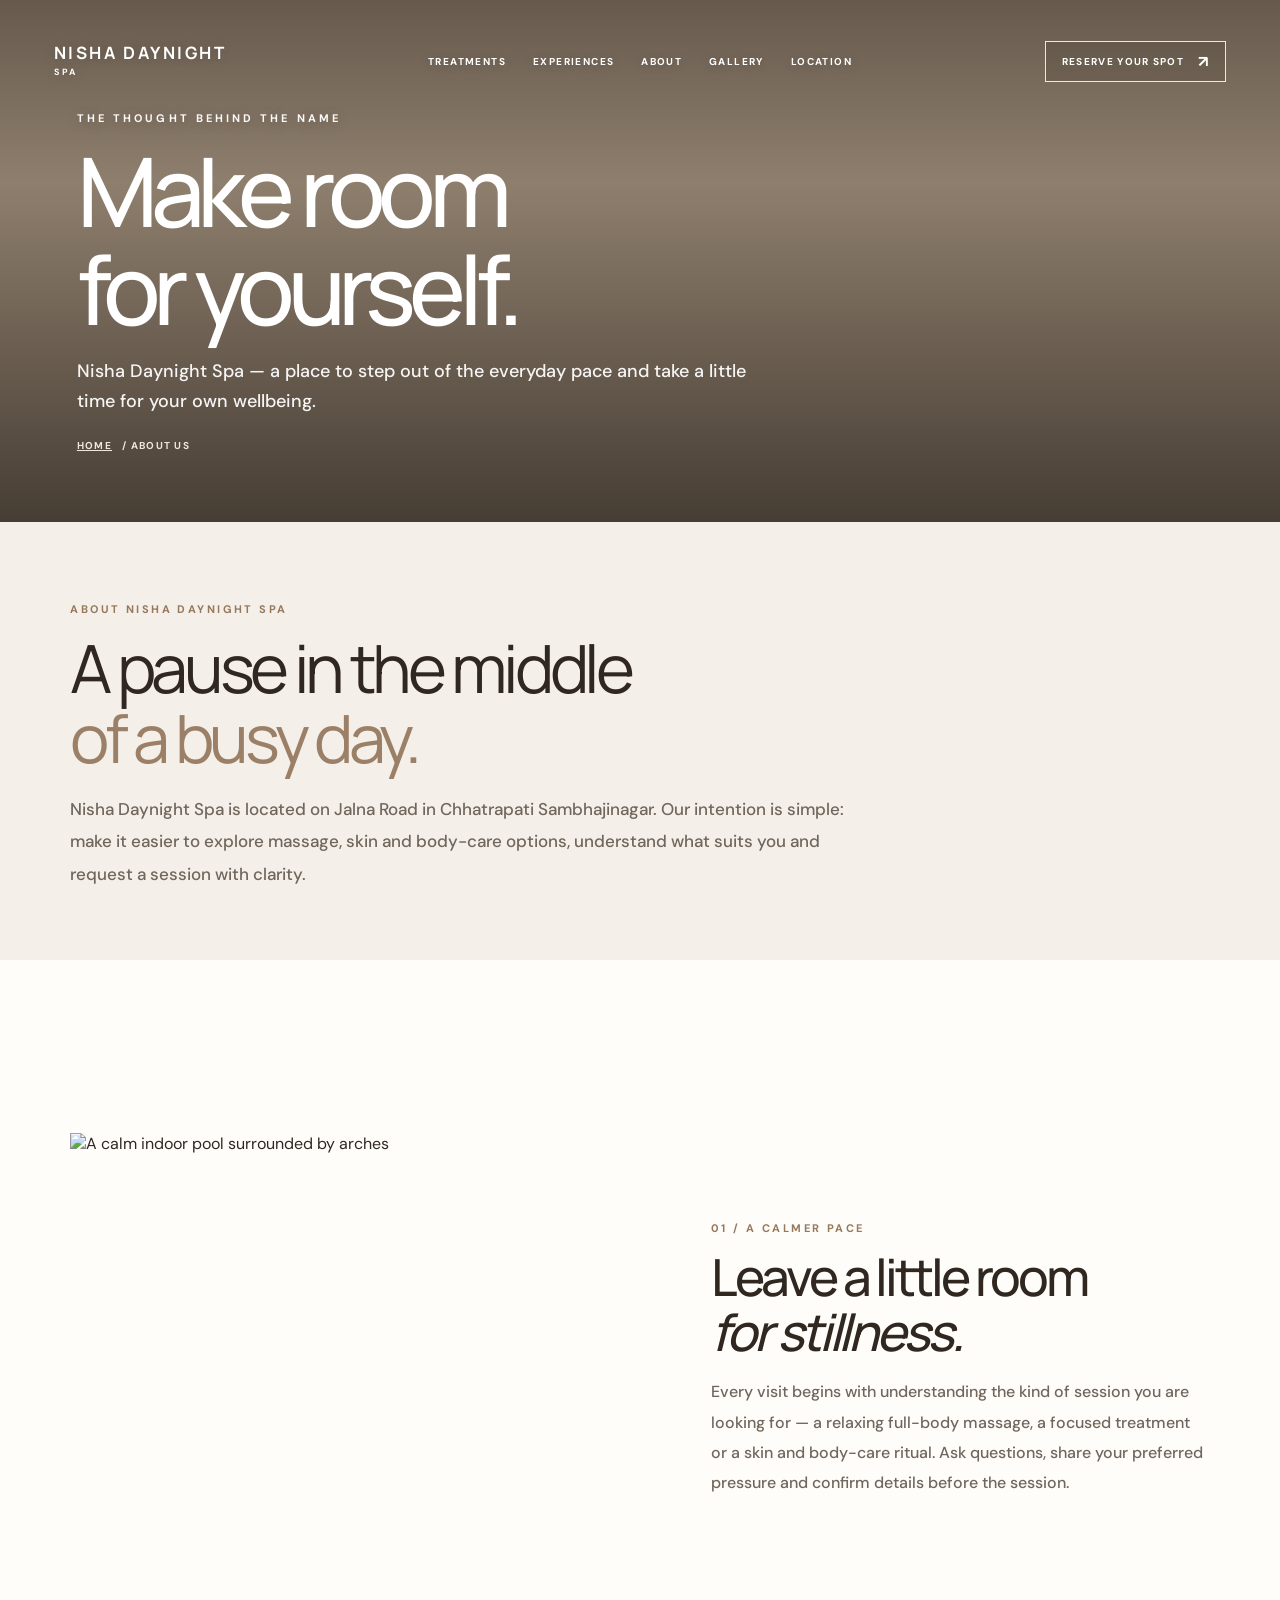
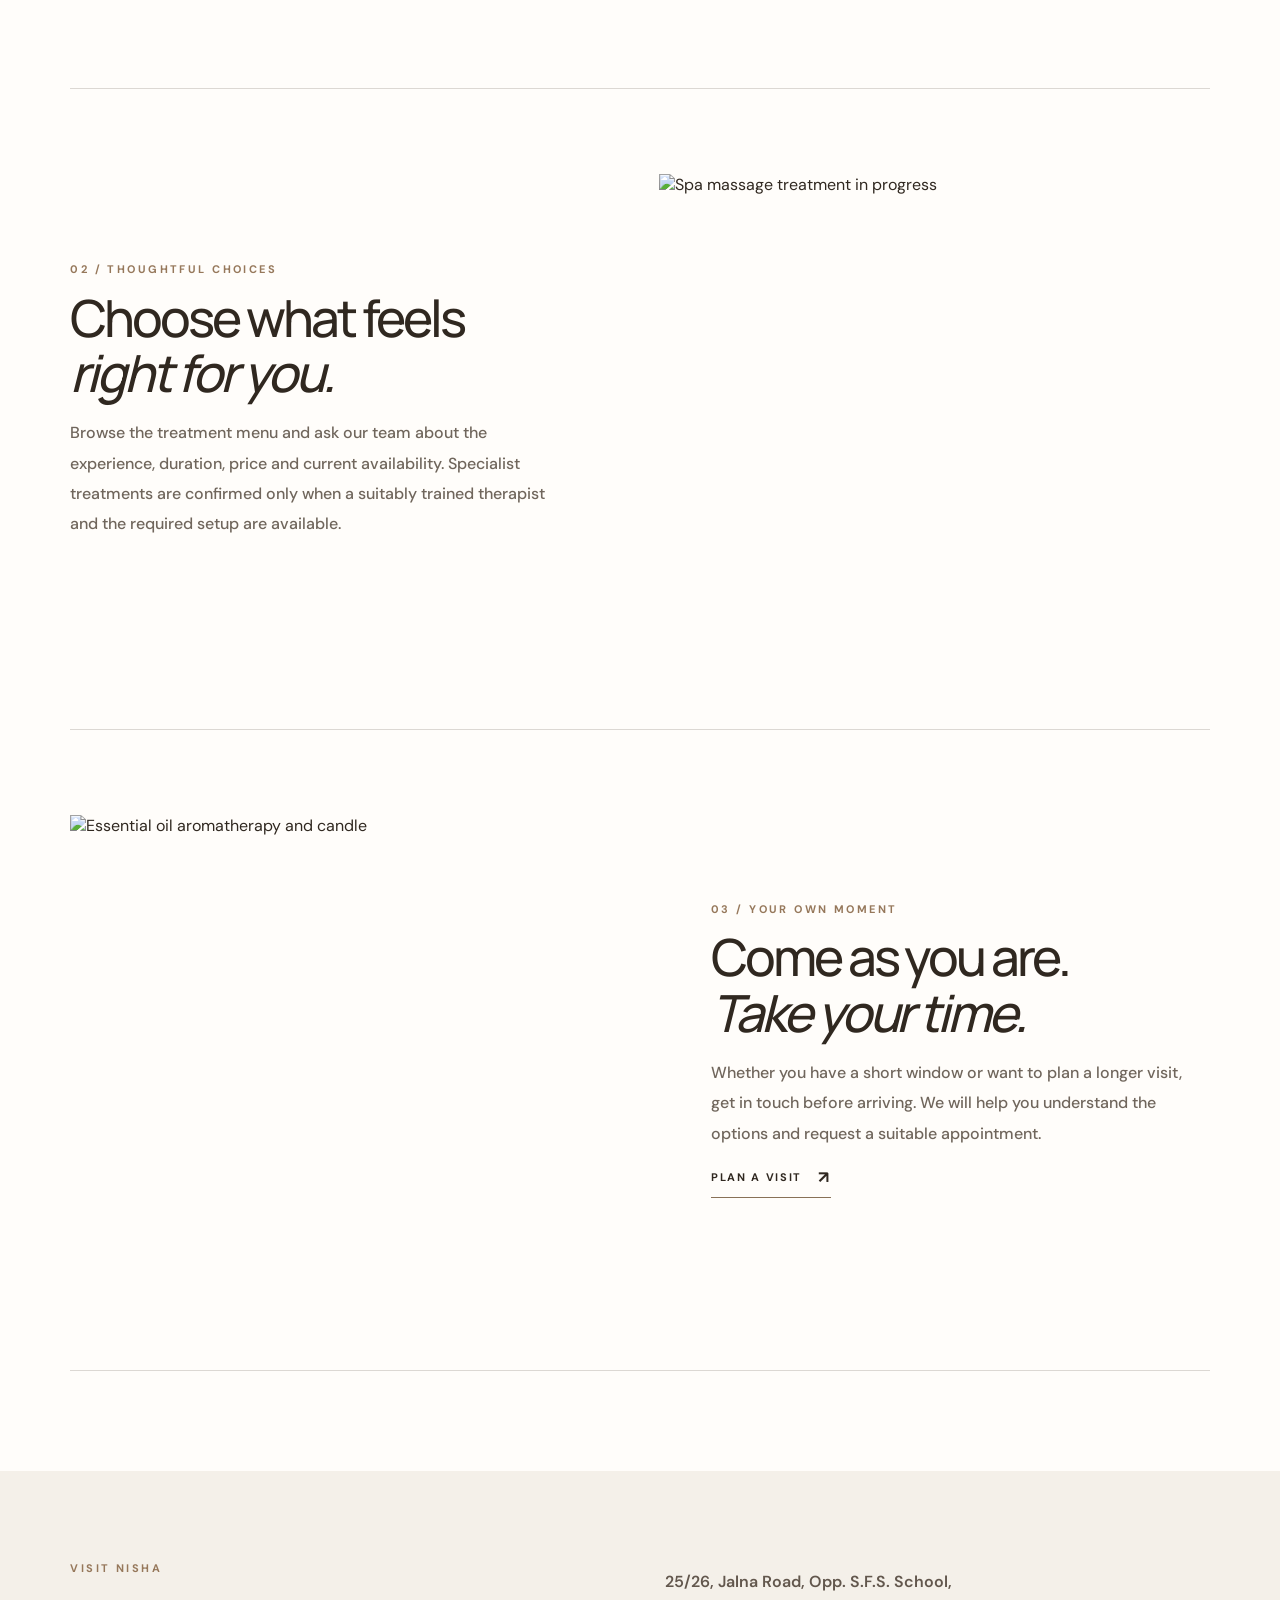
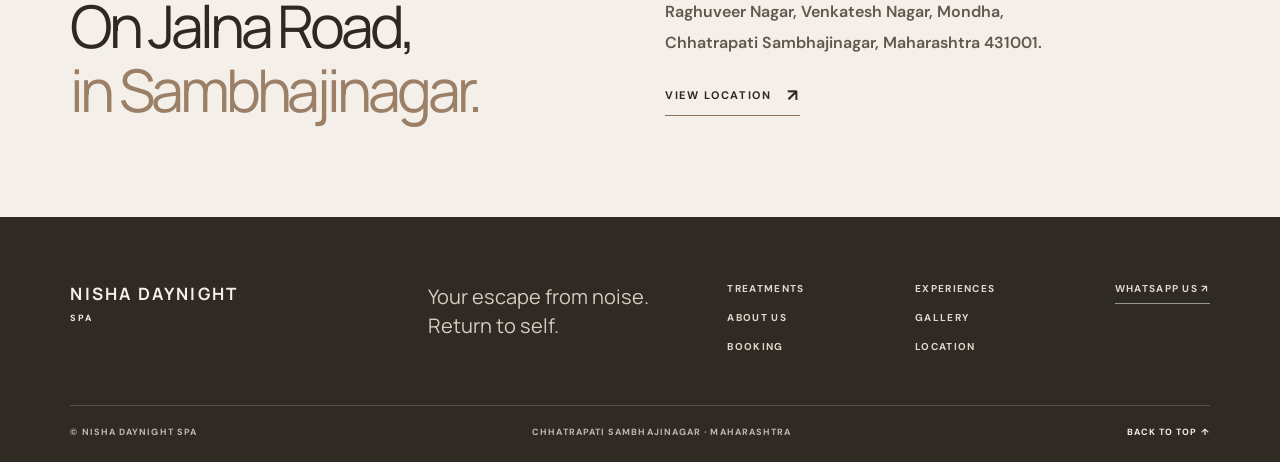
==== about.html @ 2913ae12 "Add Nisha Daynight Spa about page" ====
<!doctype html><html lang="en"><head><meta charset="utf-8"><meta name="viewport" content="width=device-width,initial-scale=1,viewport-fit=cover"><meta name="theme-color" content="#f4f0e9"><meta name="description" content="Learn about Nisha Daynight Spa, a calm wellness space on Jalna Road in Chhatrapati Sambhajinagar."><meta property="og:title" content="About Nisha Daynight Spa | Nisha Daynight Spa"><meta property="og:description" content="Learn about Nisha Daynight Spa, a calm wellness space on Jalna Road in Chhatrapati Sambhajinagar."><meta property="og:image" content="https://images.pexels.com/photos/11774389/pexels-photo-11774389.jpeg?auto=compress&cs=tinysrgb&w=1600"><title>About Nisha Daynight Spa | Nisha Daynight Spa</title><link rel="preconnect" href="https://fonts.googleapis.com"><link rel="preconnect" href="https://fonts.gstatic.com" crossorigin><link href="https://fonts.googleapis.com/css2?family=DM+Sans:wght@400;500;600;700&family=Manrope:wght@300;400;500;600;700&display=swap" rel="stylesheet"><link rel="icon" type="image/svg+xml" href="/assets/favicon.svg"><link rel="stylesheet" href="/styles.css"></head><body id="top"><main>
<section class="inner-hero" style="--hero-image:url('https://images.pexels.com/photos/11774389/pexels-photo-11774389.jpeg?auto=compress&cs=tinysrgb&w=1600')">
<header class="site-header"><a class="wordmark" href="/index.html" aria-label="Nisha Daynight Spa home"><span class="wordmark-main">NISHA DAYNIGHT</span><span class="wordmark-sub">SPA</span></a>
<nav class="desktop-nav" aria-label="Main navigation"><a href="/treatments.html">TREATMENTS</a><a href="/experiences.html">EXPERIENCES</a><a href="/about.html">ABOUT</a><a href="/gallery.html">GALLERY</a><a href="/location.html">LOCATION</a></nav>
<a class="reserve-link" href="/booking.html"><span>RESERVE YOUR SPOT</span><span class="reserve-arrow">↗</span></a><button class="menu-toggle" type="button" aria-label="Open menu" aria-expanded="false" aria-controls="mobile-menu"><span></span><span></span></button></header>
<nav class="mobile-menu" id="mobile-menu" hidden aria-label="Mobile navigation"><p>EXPLORE NISHA</p><a href="/treatments.html">TREATMENTS</a><a href="/experiences.html">EXPERIENCES</a><a href="/about.html">ABOUT</a><a href="/gallery.html">GALLERY</a><a href="/location.html">LOCATION</a><a class="mobile-menu-cta" href="/booking.html">RESERVE YOUR SPOT ↗</a></nav><div class="inner-hero-copy"><p class="eyebrow">THE THOUGHT BEHIND THE NAME</p><h1>Make room<br>for yourself.</h1><p class="subhead">Nisha Daynight Spa — a place to step out of the everyday pace and take a little time for your own wellbeing.</p><div class="breadcrumb"><a href="/index.html">HOME</a> / ABOUT US</div></div></section>
<section class="page-intro section-wrap"><div class="section-kicker">ABOUT NISHA DAYNIGHT SPA</div><h2 class="content-title">A pause in the middle<br><em>of a busy day.</em></h2><p>Nisha Daynight Spa is located on Jalna Road in Chhatrapati Sambhajinagar. Our intention is simple: make it easier to explore massage, skin and body-care options, understand what suits you and request a session with clarity.</p></section>
<section class="inner-content section-wrap">
<div class="image-feature"><div class="image-feature-photo"><img src="https://images.pexels.com/photos/12739423/pexels-photo-12739423.jpeg?auto=compress&cs=tinysrgb&w=1600" alt="A calm indoor pool surrounded by arches" loading="lazy"></div><div class="image-feature-copy"><div class="section-kicker">01 / A CALMER PACE</div><h2>Leave a little room<br><em>for stillness.</em></h2><p>Every visit begins with understanding the kind of session you are looking for — a relaxing full-body massage, a focused treatment or a skin and body-care ritual. Ask questions, share your preferred pressure and confirm details before the session.</p></div></div>
<div class="image-feature"><div class="image-feature-photo"><img src="https://images.pexels.com/photos/19641820/pexels-photo-19641820.jpeg?auto=compress&cs=tinysrgb&w=1600" alt="Spa massage treatment in progress" loading="lazy"></div><div class="image-feature-copy"><div class="section-kicker">02 / THOUGHTFUL CHOICES</div><h2>Choose what feels<br><em>right for you.</em></h2><p>Browse the treatment menu and ask our team about the experience, duration, price and current availability. Specialist treatments are confirmed only when a suitably trained therapist and the required setup are available.</p></div></div>
<div class="image-feature"><div class="image-feature-photo"><img src="https://images.pexels.com/photos/7795827/pexels-photo-7795827.jpeg?auto=compress&cs=tinysrgb&w=1600" alt="Essential oil aromatherapy and candle" loading="lazy"></div><div class="image-feature-copy"><div class="section-kicker">03 / YOUR OWN MOMENT</div><h2>Come as you are.<br><em>Take your time.</em></h2><p>Whether you have a short window or want to plan a longer visit, get in touch before arriving. We will help you understand the options and request a suitable appointment.</p><a class="text-link" href="/booking.html">PLAN A VISIT <span>↗</span></a></div></div>
</section>
<section class="home-contact-strip section-wrap"><div><div class="section-kicker">VISIT NISHA</div><h2>On Jalna Road,<br><em>in Sambhajinagar.</em></h2></div><div class="home-address"><p>25/26, Jalna Road, Opp. S.F.S. School,<br>Raghuveer Nagar, Venkatesh Nagar, Mondha,<br>Chhatrapati Sambhajinagar, Maharashtra 431001.</p><a class="text-link" href="/location.html">VIEW LOCATION <span>↗</span></a></div></section>
<footer class="site-footer"><div class="footer-top"><a class="footer-wordmark" href="/index.html">NISHA DAYNIGHT <span>SPA</span></a><p>Your escape from noise.<br>Return to self.</p><div class="footer-links"><a href="/treatments.html">TREATMENTS</a><a href="/experiences.html">EXPERIENCES</a><a href="/about.html">ABOUT US</a><a href="/gallery.html">GALLERY</a><a href="/booking.html">BOOKING</a><a href="/location.html">LOCATION</a></div><a class="footer-book" href="https://wa.me/917349048239?text=Hello%20Nisha%20Daynight%20Spa%2C%20I%20would%20like%20to%20enquire%20about%20an%20appointment." target="_blank" rel="noopener">WHATSAPP US ↗</a></div><div class="footer-bottom"><span>© <span class="year"></span> NISHA DAYNIGHT SPA</span><span>CHHATRAPATI SAMBHAJINAGAR · MAHARASHTRA</span><a href="#top">BACK TO TOP ↑</a></div></footer></main><script src="/script.js"></script></body></html>
---- styles.css ----
:root{
  --paper:#f4f0e9;--paper2:#e9e1d6;--white:#fffdf9;--ink:#302820;--muted:#71675d;
  --gold:#9a7d61;--line:rgba(62,48,35,.18);--serif:"Manrope",sans-serif;--sans:"DM Sans",sans-serif;
  --content:1320px;
}
*{box-sizing:border-box}
html{scroll-behavior:smooth}
body{margin:0;min-width:320px;background:var(--white);color:var(--ink);font-family:var(--sans);font-size:16px;font-weight:400}
img{display:block;max-width:100%}
a{color:inherit}
button,input,select,textarea{font:inherit}
.section-wrap{padding-left:max(5.5vw,calc((100vw - var(--content))/2));padding-right:max(5.5vw,calc((100vw - var(--content))/2))}
.section-kicker{font-size:11px;font-weight:700;line-height:1.4;letter-spacing:.22em;color:#96785b}
.text-link{display:inline-flex;align-items:center;gap:16px;padding:0 0 9px;border-bottom:1px solid #897157;color:var(--ink);font-size:11px;font-weight:700;letter-spacing:.15em;text-decoration:none}
.text-link span{font-size:17px;transition:transform .2s}.text-link:hover span{transform:translate(4px,-3px)}
.content-title{font-family:var(--serif);font-size:clamp(42px,5.2vw,72px);font-weight:400;letter-spacing:-.065em;line-height:1.05;margin:16px 0 0}
.content-title em{font-style:normal;color:#9b8067;font-weight:400}
.section-heading{display:flex;justify-content:space-between;align-items:end;gap:55px;margin:0 0 48px}
.section-heading h2{font-family:var(--serif);font-weight:400;font-size:clamp(44px,5vw,68px);letter-spacing:-.07em;line-height:1.03;margin:15px 0 0}
.section-heading h2 em{font-style:normal;color:#9b8067}
.section-heading>p{max-width:430px;margin:0 0 5px;color:var(--muted);font-size:16px;line-height:1.85;font-weight:500}

/* Shared navigation */
.site-header{position:absolute;z-index:20;top:0;left:0;right:0;display:grid;grid-template-columns:1fr auto 1fr;align-items:center;gap:24px;padding:clamp(22px,3.2vw,44px) clamp(22px,4.2vw,64px);color:#fff}
.wordmark{display:flex;flex-direction:column;width:max-content;text-decoration:none;text-shadow:0 1px 12px rgba(0,0,0,.2)}
.wordmark-main{font-family:var(--serif);font-size:17px;line-height:1;font-weight:700;letter-spacing:.15em;white-space:nowrap}
.wordmark-sub{font-size:9px;line-height:1.3;font-weight:700;letter-spacing:.24em;margin-top:6px}
.desktop-nav{display:flex;justify-content:center;align-items:center;gap:clamp(15px,2.1vw,30px);white-space:nowrap}
.desktop-nav a{font-size:10px;font-weight:700;letter-spacing:.14em;text-decoration:none;text-shadow:0 1px 12px rgba(0,0,0,.2);transition:opacity .2s}
.desktop-nav a:hover{opacity:.68}
.reserve-link{justify-self:end;display:inline-flex;align-items:center;gap:14px;padding:13px 16px;border:1px solid rgba(255,255,255,.86);background:rgba(32,26,20,.12);color:white;text-decoration:none;font-size:10px;font-weight:700;letter-spacing:.13em;white-space:nowrap;transition:all .2s}
.reserve-link:hover{background:#fff;color:#302820}
.reserve-arrow{font-size:16px;line-height:.7}
.menu-toggle{display:none}
.mobile-menu{display:none}
.mobile-menu[hidden]{display:none}

/* Hero */
.home-hero{position:relative;isolation:isolate;min-height:760px;height:100svh;max-height:1100px;overflow:hidden;background:#a99c8a;color:#fff}
.hero-photo{position:absolute;inset:0;z-index:-2;background-image:url("https://images.pexels.com/photos/12739423/pexels-photo-12739423.jpeg?auto=compress&cs=tinysrgb&w=2400");background-size:cover;background-position:center 48%;transform:scale(1.01);animation:hero-in 1s ease-out both}
.hero-overlay{position:absolute;inset:0;z-index:-1;background:linear-gradient(180deg,rgba(27,22,18,.34) 0%,rgba(27,22,18,.02) 32%,rgba(27,22,18,.03) 58%,rgba(27,22,18,.48) 100%),linear-gradient(90deg,rgba(30,24,19,.10),transparent 62%,rgba(30,24,19,.08))}
.hero-content{position:absolute;top:43%;left:9%;right:8%;transform:translateY(-50%);text-align:right;animation:copy-in .9s .1s ease-out both}
.eyebrow{margin:0 1.3% 18px 0;color:rgba(255,255,255,.96);font-size:11px;font-weight:700;letter-spacing:.28em;text-shadow:0 2px 14px rgba(0,0,0,.25)}
.hero-content h1{margin:0;font-family:var(--serif);font-size:clamp(62px,9.4vw,142px);font-weight:500;letter-spacing:-.085em;line-height:.95;color:white;text-shadow:0 3px 30px rgba(0,0,0,.20)}
.hero-spa{margin:17px 2% 0 0;font-size:13px;font-weight:700;letter-spacing:.7em;text-shadow:0 1px 12px rgba(0,0,0,.2)}
.hero-bottom{position:absolute;left:clamp(24px,4vw,62px);right:clamp(24px,4vw,62px);bottom:clamp(28px,4.8vw,60px);display:flex;align-items:end;justify-content:space-between;gap:35px}
.hero-tagline p{margin:0 0 3px;font-family:var(--serif);font-size:clamp(21px,2vw,28px);font-weight:600;line-height:1.18;letter-spacing:-.035em;text-shadow:0 2px 12px rgba(0,0,0,.3)}
.contact-line{display:inline-block;margin-top:20px;color:white;font-size:10px;font-weight:700;letter-spacing:.13em;text-decoration:none;text-shadow:0 1px 12px rgba(0,0,0,.35)}
.hero-loc{display:flex;flex-direction:column;align-items:end;gap:8px;text-align:right;color:#fff;font-size:10px;font-weight:700;line-height:1.45;letter-spacing:.14em;text-shadow:0 2px 12px rgba(0,0,0,.45)}
.hero-loc a{margin-top:4px;padding-bottom:5px;border-bottom:1px solid rgba(255,255,255,.85);font-size:11px;font-weight:700;letter-spacing:.16em;text-decoration:none}
.hero-scroll{position:absolute;left:50%;bottom:35px;transform:translateX(-50%);display:flex;gap:12px;align-items:center;color:#fff;text-decoration:none;font-size:9px;font-weight:700;letter-spacing:.2em;opacity:.82}
.hero-scroll span{font-size:18px}
@keyframes hero-in{from{opacity:.7;transform:scale(1.04)}to{opacity:1;transform:scale(1.01)}}
@keyframes copy-in{from{opacity:0;transform:translateY(-46%)}to{opacity:1;transform:translateY(-50%)}}

/* Home sections */
.welcome-section{padding-top:116px;padding-bottom:125px;background:var(--paper)}
.welcome-grid{display:grid;grid-template-columns:1.08fr 1fr;gap:8vw;align-items:center;margin-top:30px}
.welcome-visual{position:relative;height:540px;overflow:hidden}
.welcome-visual img{width:100%;height:100%;object-fit:cover}
.welcome-visual>span{position:absolute;left:22px;bottom:20px;padding:10px 13px;background:rgba(42,35,29,.72);color:#fff;font-size:10px;font-weight:700;letter-spacing:.18em}
.welcome-copy h2,.experience-band-copy h2,.home-booking-cta h2,.home-contact-strip h2{margin:0;color:var(--ink);font-family:var(--serif);font-size:clamp(42px,4.6vw,64px);font-weight:400;line-height:1.08;letter-spacing:-.07em}
.welcome-copy h2 em,.experience-band-copy h2 em,.home-booking-cta h2 em,.home-contact-strip h2 em{color:#9b8067;font-style:normal}
.welcome-copy>p{max-width:510px;margin:25px 0 30px;color:var(--muted);font-size:17px;font-weight:500;line-height:1.9}
.signature-section{padding-top:118px;padding-bottom:120px;background:#fffdfa}
.feature-cards{display:grid;grid-template-columns:repeat(3,1fr);gap:20px}
.feature-card{position:relative;display:flex;flex-direction:column;height:485px;overflow:hidden;background:#b8a994;color:#fff;text-decoration:none;isolation:isolate}
.feature-card:after{content:"";position:absolute;inset:0;z-index:-1;background:linear-gradient(180deg,rgba(20,16,13,.08) 0%,transparent 40%,rgba(20,16,13,.68) 100%)}
.feature-card img{position:absolute;inset:0;z-index:-2;width:100%;height:100%;object-fit:cover;transition:transform .65s}
.feature-card:hover img{transform:scale(1.04)}
.card-index{margin:22px;color:white;font-size:10px;font-weight:700;letter-spacing:.16em;text-shadow:0 1px 8px rgba(0,0,0,.35)}
.feature-card-bottom{display:flex;align-items:end;justify-content:space-between;gap:10px;margin:auto 22px 23px}
.feature-card-bottom h3{margin:0;font:500 clamp(24px,2.5vw,32px)/1.1 var(--serif);letter-spacing:-.045em}
.feature-card-bottom span{font-size:9px;font-weight:700;letter-spacing:.14em;white-space:nowrap}
.center-link{display:flex;justify-content:center;margin-top:45px}
.experience-band{display:grid;grid-template-columns:1.1fr .9fr;min-height:620px;background:#e9e1d6}
.experience-band-image{min-height:600px}
.experience-band-image img{width:100%;height:100%;object-fit:cover}
.experience-band-copy{align-self:center;padding:85px clamp(40px,7vw,105px)}
.experience-band-copy h2{margin-top:18px}
.experience-band-copy>p{margin:22px 0 32px;color:#6f655b;font-size:17px;font-weight:500;line-height:1.9}
.light-button{display:inline-flex;padding:16px 21px;border:1px solid #5c4a39;color:#40352b;font-size:10px;font-weight:700;letter-spacing:.14em;text-decoration:none;transition:all .2s}
.light-button:hover{background:#40352b;color:#fff}
.gallery-preview{padding-top:115px;padding-bottom:120px;background:#fffdfa}
.preview-grid{display:grid;grid-template-columns:1.3fr 1fr 1fr;gap:16px;height:410px}
.preview-grid img{width:100%;height:100%;object-fit:cover}
.home-booking-cta{padding:106px 24px 112px;background:#e9e1d6;text-align:center}
.home-booking-cta h2{margin-top:18px}
.home-booking-cta>p{max-width:590px;margin:24px auto 30px;color:#74695f;font-size:16px;font-weight:500;line-height:1.85}
.dark-button{display:inline-flex;align-items:center;justify-content:center;gap:20px;padding:18px 24px;background:#302820;color:#fff;font-size:10px;font-weight:700;letter-spacing:.15em;text-decoration:none;border:1px solid #302820;transition:all .2s}
.dark-button:hover{background:transparent;color:#302820}
.home-contact-strip{display:grid;grid-template-columns:1fr 1fr;gap:50px;align-items:center;padding-top:90px;padding-bottom:95px;background:var(--paper)}
.home-contact-strip h2{margin-top:18px}
.home-address p{margin:0 0 25px;color:#62574d;font-size:16px;font-weight:600;line-height:1.9}

/* Inner page hero and content */
.inner-hero{position:relative;isolation:isolate;min-height:510px;height:58vh;max-height:680px;display:flex;align-items:end;padding:0 6vw 70px;color:white;background:#938371}
.inner-hero:before{content:"";position:absolute;inset:0;z-index:-2;background-image:var(--hero-image);background-size:cover;background-position:center 48%}
.inner-hero:after{content:"";position:absolute;inset:0;z-index:-1;background:linear-gradient(180deg,rgba(23,18,14,.36),rgba(23,18,14,.04) 35%,rgba(23,18,14,.62))}
.inner-hero-copy{width:min(850px,100%);margin:0 auto 0 0}
.inner-hero .eyebrow{margin:0 0 17px}
.inner-hero h1{margin:0;font:500 clamp(49px,7.5vw,96px)/1.02 var(--serif);letter-spacing:-.075em}
.inner-hero p.subhead{max-width:670px;margin:18px 0 0;color:rgba(255,255,255,.94);font-size:18px;font-weight:500;line-height:1.7}
.breadcrumb{display:flex;gap:10px;align-items:center;margin-top:22px;font-size:10px;font-weight:700;letter-spacing:.13em;color:#f1e6d9}
.page-intro{padding-top:80px;padding-bottom:70px;background:var(--paper)}
.page-intro p{max-width:800px;margin:20px 0 0;color:#70665c;font-size:17px;font-weight:500;line-height:1.9}
.inner-content{padding-top:88px;padding-bottom:100px;background:#fffdfa}
.photo-card-grid{display:grid;grid-template-columns:repeat(3,1fr);gap:22px}
.photo-card{background:var(--paper);overflow:hidden}
.photo-card img{width:100%;height:270px;object-fit:cover}
.photo-card-body{padding:23px 23px 25px}
.photo-card .eyebrow-small{font-size:10px;color:#9b8067;font-weight:700;letter-spacing:.15em}
.photo-card h3{margin:10px 0 9px;font:600 25px/1.2 var(--serif);letter-spacing:-.04em}
.photo-card p{margin:0;color:#70665c;font-size:15px;font-weight:500;line-height:1.75}
.photo-card .card-link{display:inline-block;margin-top:16px;color:#41352a;font-size:10px;font-weight:700;letter-spacing:.14em;text-decoration:none;border-bottom:1px solid #947c64;padding-bottom:6px}
.menu-section{padding:85px 0 5px}
.menu-section h2{margin:0 0 14px;font:500 36px/1.15 var(--serif);letter-spacing:-.055em}
.menu-section>p{margin:0 0 25px;color:#72675e;font-size:15px;line-height:1.8}
.service-list{display:grid;grid-template-columns:repeat(2,1fr);gap:0 42px;border-top:1px solid var(--line)}
.service-item{display:grid;grid-template-columns:1fr auto;gap:8px 20px;padding:19px 0;border-bottom:1px solid var(--line);align-items:start}
.service-item h3{margin:0;font-size:18px;font-weight:700;line-height:1.35;letter-spacing:-.02em}
.service-item p{grid-column:1;margin:1px 0 0;color:#766c62;font-size:14px;font-weight:500;line-height:1.65}
.service-price{grid-column:2;grid-row:1/3;align-self:center;text-align:right;color:#6e5846;font-size:15px;font-weight:700;white-space:nowrap}
.service-price small{display:block;color:#938372;font-size:10px;font-weight:700;letter-spacing:.08em;margin-top:4px}
.price-note{margin:32px 0 0;padding:19px 21px;background:#f2eee8;color:#776b60;font-size:13px;font-weight:500;line-height:1.8}
.image-feature{display:grid;grid-template-columns:1.05fr .95fr;gap:7vw;align-items:center;padding:85px 0;border-bottom:1px solid var(--line)}
.image-feature:nth-child(even){grid-template-columns:.95fr 1.05fr}
.image-feature:nth-child(even) .image-feature-photo{order:2}
.image-feature-photo{height:470px;overflow:hidden}
.image-feature-photo img{width:100%;height:100%;object-fit:cover}
.image-feature-copy h2{margin:12px 0 18px;font:500 clamp(36px,4vw,55px)/1.08 var(--serif);letter-spacing:-.06em}
.image-feature-copy p{color:#70665c;font-size:16px;font-weight:500;line-height:1.9}
.gallery-grid{display:grid;grid-template-columns:repeat(3,1fr);gap:15px}
.gallery-grid figure{position:relative;height:380px;margin:0;overflow:hidden;background:#e9e1d6}
.gallery-grid figure:nth-child(4n+1){grid-row:span 1;height:470px}
.gallery-grid img{width:100%;height:100%;object-fit:cover;transition:transform .6s}
.gallery-grid figure:hover img{transform:scale(1.04)}
.gallery-grid figcaption{position:absolute;left:17px;bottom:16px;color:white;font-size:10px;font-weight:700;letter-spacing:.14em;text-shadow:0 1px 10px rgba(0,0,0,.55)}
.disclaimer{padding:16px 18px;margin:25px 0 0;background:#f3eee7;color:#71665d;font-size:12px;font-weight:500;line-height:1.75}
.booking-layout{display:grid;grid-template-columns:.85fr 1.15fr;gap:9vw}
.booking-copy h2{margin:15px 0 22px;font:500 clamp(42px,5vw,62px)/1.04 var(--serif);letter-spacing:-.065em}
.booking-copy p{color:#766b61;font-size:16px;font-weight:500;line-height:1.85}
.booking-phone{display:block;margin-top:30px;font:600 25px var(--serif);text-decoration:none}
.booking-form{padding:35px 38px;background:#f3eee7}
.booking-form label{display:block;margin:0 0 8px;color:#756451;font-size:10px;font-weight:700;letter-spacing:.15em}
.booking-form label:not(:first-child){margin-top:20px}
.booking-form input,.booking-form select,.booking-form textarea{width:100%;min-height:48px;padding:12px 2px;border:0;border-bottom:1px solid rgba(64,48,34,.3);border-radius:0;outline:0;background:transparent;color:#302820;font-size:16px;font-weight:500}
.booking-form textarea{resize:vertical}
.booking-form input:focus,.booking-form select:focus,.booking-form textarea:focus{border-color:#866d54}
.booking-form input::placeholder,.booking-form textarea::placeholder{color:#9a8c7e}
.booking-form .dark-button{width:100%;margin-top:28px;cursor:pointer}
.form-note{font-size:12px;color:#766c62;line-height:1.7}
.form-error{color:#a4392d;font-size:13px;font-weight:600}
.visit-layout{display:grid;grid-template-columns:.9fr 1.1fr;gap:7vw;align-items:stretch}
.visit-copy h2{margin:15px 0 22px;font:500 clamp(42px,5vw,62px)/1.04 var(--serif);letter-spacing:-.065em}
.visit-copy p{color:#6f655b;font-size:16px;font-weight:500;line-height:1.9}
.visit-copy .visit-number{display:block;margin:28px 0 7px;font:600 25px var(--serif);text-decoration:none}
.map-frame{min-height:480px;background:#e9e1d6}
.map-frame iframe{width:100%;height:100%;min-height:480px;border:0;filter:grayscale(.25) sepia(.1)}
.faq-list{max-width:920px;margin:40px 0 0 auto;border-top:1px solid var(--line)}
.faq-list details{border-bottom:1px solid var(--line)}
.faq-list summary{display:flex;justify-content:space-between;gap:20px;padding:21px 0;list-style:none;cursor:pointer;color:#352c23;font:600 18px var(--serif)}
.faq-list summary::-webkit-details-marker{display:none}
.faq-list summary span{color:#9b8067;font:400 24px var(--sans)}
.faq-list details p{max-width:760px;margin:0 0 23px;color:#71665c;font-size:15px;font-weight:500;line-height:1.8}

/* Footer */
.site-footer{padding:65px max(5.5vw,calc((100vw - var(--content))/2)) 24px;background:#302a24;color:#f6f0e8}
.footer-top{display:grid;grid-template-columns:1.1fr .9fr 1.2fr auto;gap:35px;align-items:start;padding-bottom:52px}
.footer-wordmark{font:700 17px var(--serif);letter-spacing:.13em;text-decoration:none;white-space:nowrap}
.footer-wordmark span{display:block;margin-top:7px;font:700 9px var(--sans);letter-spacing:.22em}
.footer-top>p{margin:0;color:#d7cabe;font:400 20px/1.45 var(--serif)}
.footer-links{display:grid;grid-template-columns:1fr 1fr;gap:16px 23px}
.footer-links a,.footer-book{color:#e1d7cb;font-size:10px;font-weight:700;letter-spacing:.13em;text-decoration:none;white-space:nowrap}
.footer-book{padding-bottom:8px;border-bottom:1px solid rgba(255,255,255,.5)}
.footer-bottom{display:flex;justify-content:space-between;gap:20px;padding-top:20px;border-top:1px solid rgba(255,255,255,.18);color:#c3b8ac;font-size:9px;font-weight:700;letter-spacing:.12em}
.footer-bottom a{color:#f5eee6;text-decoration:none}

/* Responsive */
@media(max-width:1100px){
 .desktop-nav{gap:13px}.desktop-nav a{font-size:9px}.site-header{grid-template-columns:1fr auto 1fr;gap:13px}
 .feature-card{height:410px}.photo-card-grid{grid-template-columns:repeat(2,1fr)}
 .footer-top{grid-template-columns:1fr 1fr}
}
@media(max-width:760px){
 body{font-size:16px}.section-wrap{padding-left:24px;padding-right:24px}
 .site-header{grid-template-columns:1fr auto;gap:12px;padding:22px 20px}
 .wordmark-main{font-size:15px;letter-spacing:.13em}.wordmark-sub{font-size:9px}
 .desktop-nav{display:none}.reserve-link{justify-self:end;margin-right:43px;padding:12px 12px;font-size:9px;letter-spacing:.09em;gap:8px}
 .menu-toggle{position:absolute;right:16px;top:17px;display:flex;flex-direction:column;justify-content:center;gap:7px;width:38px;height:40px;padding:6px;border:0;background:transparent;cursor:pointer}
 .menu-toggle span{height:2px;width:26px;background:white;box-shadow:0 1px 8px rgba(0,0,0,.35);transition:transform .2s}
 .menu-toggle[aria-expanded=true] span:first-child{transform:translateY(4.5px) rotate(45deg)}
 .menu-toggle[aria-expanded=true] span:last-child{transform:translateY(-4.5px) rotate(-45deg)}
 .mobile-menu{position:absolute;z-index:19;inset:0;display:flex;flex-direction:column;justify-content:center;gap:23px;padding:95px 32px 45px;background:rgba(45,37,30,.97);color:#fff;backdrop-filter:blur(14px)}
 .mobile-menu[hidden]{display:none}.mobile-menu p{margin:0 0 12px;color:#cfc1b2;font-size:10px;font-weight:700;letter-spacing:.22em}
 .mobile-menu a{font:700 18px var(--sans);letter-spacing:.12em;text-decoration:none;color:white}
 .mobile-menu .mobile-menu-cta{width:max-content;margin-top:10px;padding-bottom:8px;border-bottom:1px solid rgba(255,255,255,.6);font-size:11px}
 .home-hero{min-height:700px;height:100svh;max-height:960px}
 .hero-photo{background-position:53% center}
 .hero-overlay{background:linear-gradient(180deg,rgba(22,18,14,.38),rgba(22,18,14,.08) 42%,rgba(22,18,14,.10) 60%,rgba(22,18,14,.58))}
 .hero-content{left:5%;right:5%;top:43%}.eyebrow{font-size:9px;letter-spacing:.2em;margin-bottom:15px}
 .hero-content h1{font-size:clamp(53px,12vw,86px);font-weight:500;letter-spacing:-.085em}
 .hero-spa{font-size:11px;margin-top:13px}
 .hero-bottom{left:23px;right:23px;bottom:28px;display:grid;grid-template-columns:1fr 1fr;align-items:end;gap:16px}
 .hero-tagline p{font-size:20px;font-weight:600;line-height:1.22}
 .contact-line{font-size:9px;letter-spacing:.08em;margin-top:15px}
 .hero-loc{font-size:9px;letter-spacing:.09em;gap:7px}
 .hero-loc a{font-size:10px}
 .hero-scroll{display:none}
 .welcome-section,.signature-section,.gallery-preview{padding-top:78px;padding-bottom:82px}
 .welcome-grid{grid-template-columns:1fr;gap:32px;margin-top:24px}
 .welcome-visual{height:350px}.welcome-copy h2,.experience-band-copy h2,.home-booking-cta h2,.home-contact-strip h2{font-size:clamp(39px,10vw,53px)}
 .welcome-copy>p{font-size:15px;line-height:1.8}
 .section-heading{display:block;margin-bottom:35px}
 .section-heading h2{font-size:clamp(40px,10vw,54px)}
 .section-heading>p{margin-top:18px;font-size:15px}
 .feature-cards{grid-template-columns:1fr;gap:16px}
 .feature-card{height:440px}.feature-card-bottom h3{font-size:30px}
 .experience-band{grid-template-columns:1fr}
 .experience-band-image{min-height:350px;height:350px}
 .experience-band-copy{padding:65px 25px 75px}
 .experience-band-copy>p{font-size:15px}
 .preview-grid{grid-template-columns:1fr 1fr;height:auto;gap:10px}
 .preview-grid img{height:220px}.preview-grid .preview-large{grid-column:span 2;height:280px}
 .home-booking-cta{padding:78px 24px 84px}.home-booking-cta>p{font-size:15px}
 .home-contact-strip{grid-template-columns:1fr;gap:24px;padding-top:70px;padding-bottom:75px}
 .home-address p{font-size:15px}
 .inner-hero{height:54vh;min-height:440px;padding:0 25px 45px}
 .inner-hero h1{font-size:clamp(45px,11vw,72px)}
 .inner-hero p.subhead{font-size:15px}
 .page-intro{padding:60px 24px}
 .page-intro p{font-size:15px}
 .inner-content{padding:65px 24px 80px}
 .photo-card-grid{grid-template-columns:1fr}
 .photo-card img{height:255px}.photo-card-body{padding:21px}
 .photo-card h3{font-size:24px}.photo-card p{font-size:15px}
 .menu-section{padding-top:65px}
 .menu-section h2{font-size:30px}
 .service-list{grid-template-columns:1fr;gap:0}
 .service-item h3{font-size:18px}.service-item p{font-size:14px}
 .service-price{font-size:14px}
 .image-feature,.image-feature:nth-child(even){grid-template-columns:1fr;gap:25px;padding:60px 0}
 .image-feature:nth-child(even) .image-feature-photo{order:0}
 .image-feature-photo{height:320px}
 .image-feature-copy h2{font-size:38px}.image-feature-copy p{font-size:15px}
 .gallery-grid{grid-template-columns:1fr 1fr;gap:10px}
 .gallery-grid figure,.gallery-grid figure:nth-child(4n+1){height:245px}
 .gallery-grid figure:first-child{grid-column:span 2;height:300px}
 .booking-layout,.visit-layout{grid-template-columns:1fr;gap:30px}
 .booking-copy h2,.visit-copy h2{font-size:46px}
 .booking-form{padding:25px 20px}
 .booking-form input,.booking-form select,.booking-form textarea{font-size:15px}
 .map-frame,.map-frame iframe{min-height:350px}
 .faq-list{margin-top:28px}
 .faq-list summary{font-size:16px}
 .faq-list details p{font-size:14px}
 .site-footer{padding:53px 24px 22px}
 .footer-top{grid-template-columns:1fr 1fr;gap:27px 20px;padding-bottom:37px}
 .footer-top>p{font-size:17px}
 .footer-links{gap:13px}
 .footer-links a,.footer-book{font-size:9px}
 .footer-bottom{flex-direction:column;gap:11px;font-size:8px}
}
@media(max-width:390px){
 .reserve-link{padding:11px 9px;font-size:8px;margin-right:40px}
 .hero-bottom{grid-template-columns:1fr;gap:18px}
 .hero-loc{align-items:start;text-align:left}
 .footer-top{grid-template-columns:1fr}
 .gallery-grid{grid-template-columns:1fr}.gallery-grid figure:first-child{grid-column:auto}
}
@media(prefers-reduced-motion:reduce){*,*:before,*:after{scroll-behavior:auto!important;animation-duration:.01ms!important;transition-duration:.01ms!important}}
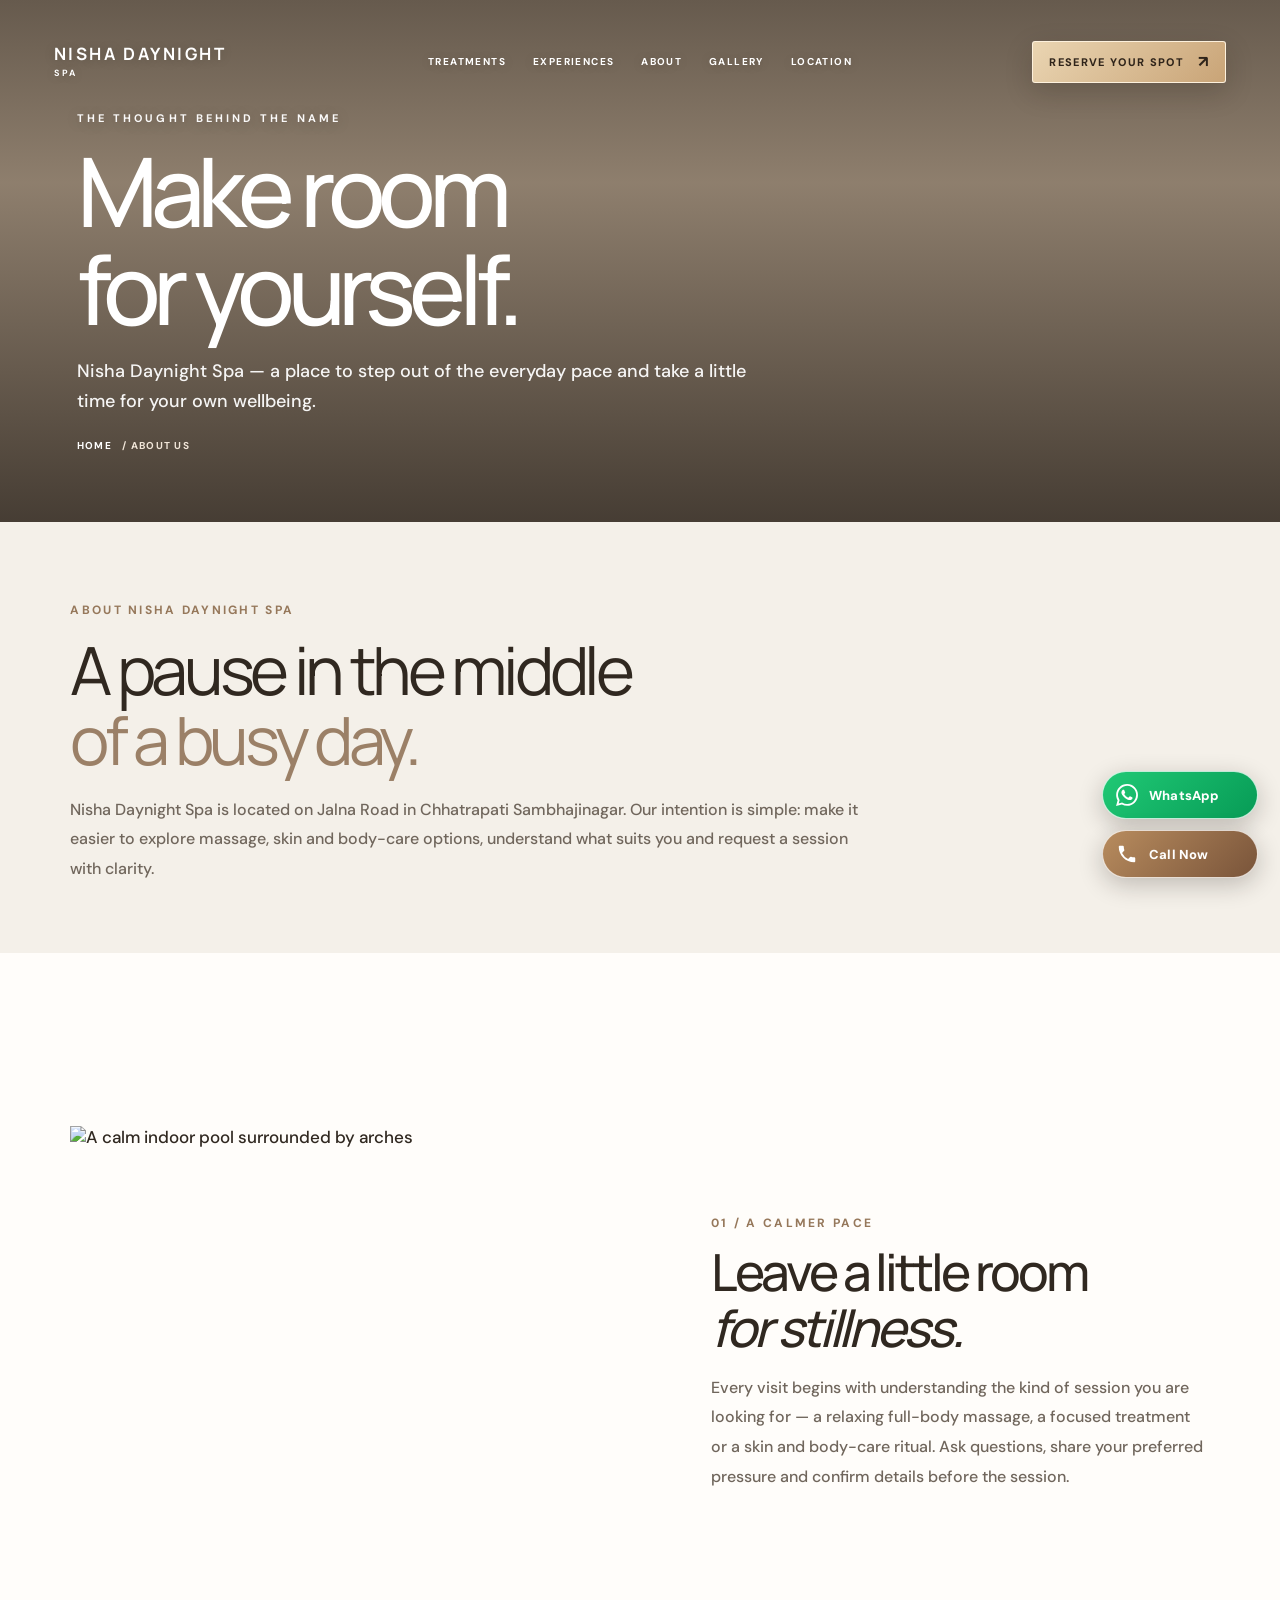
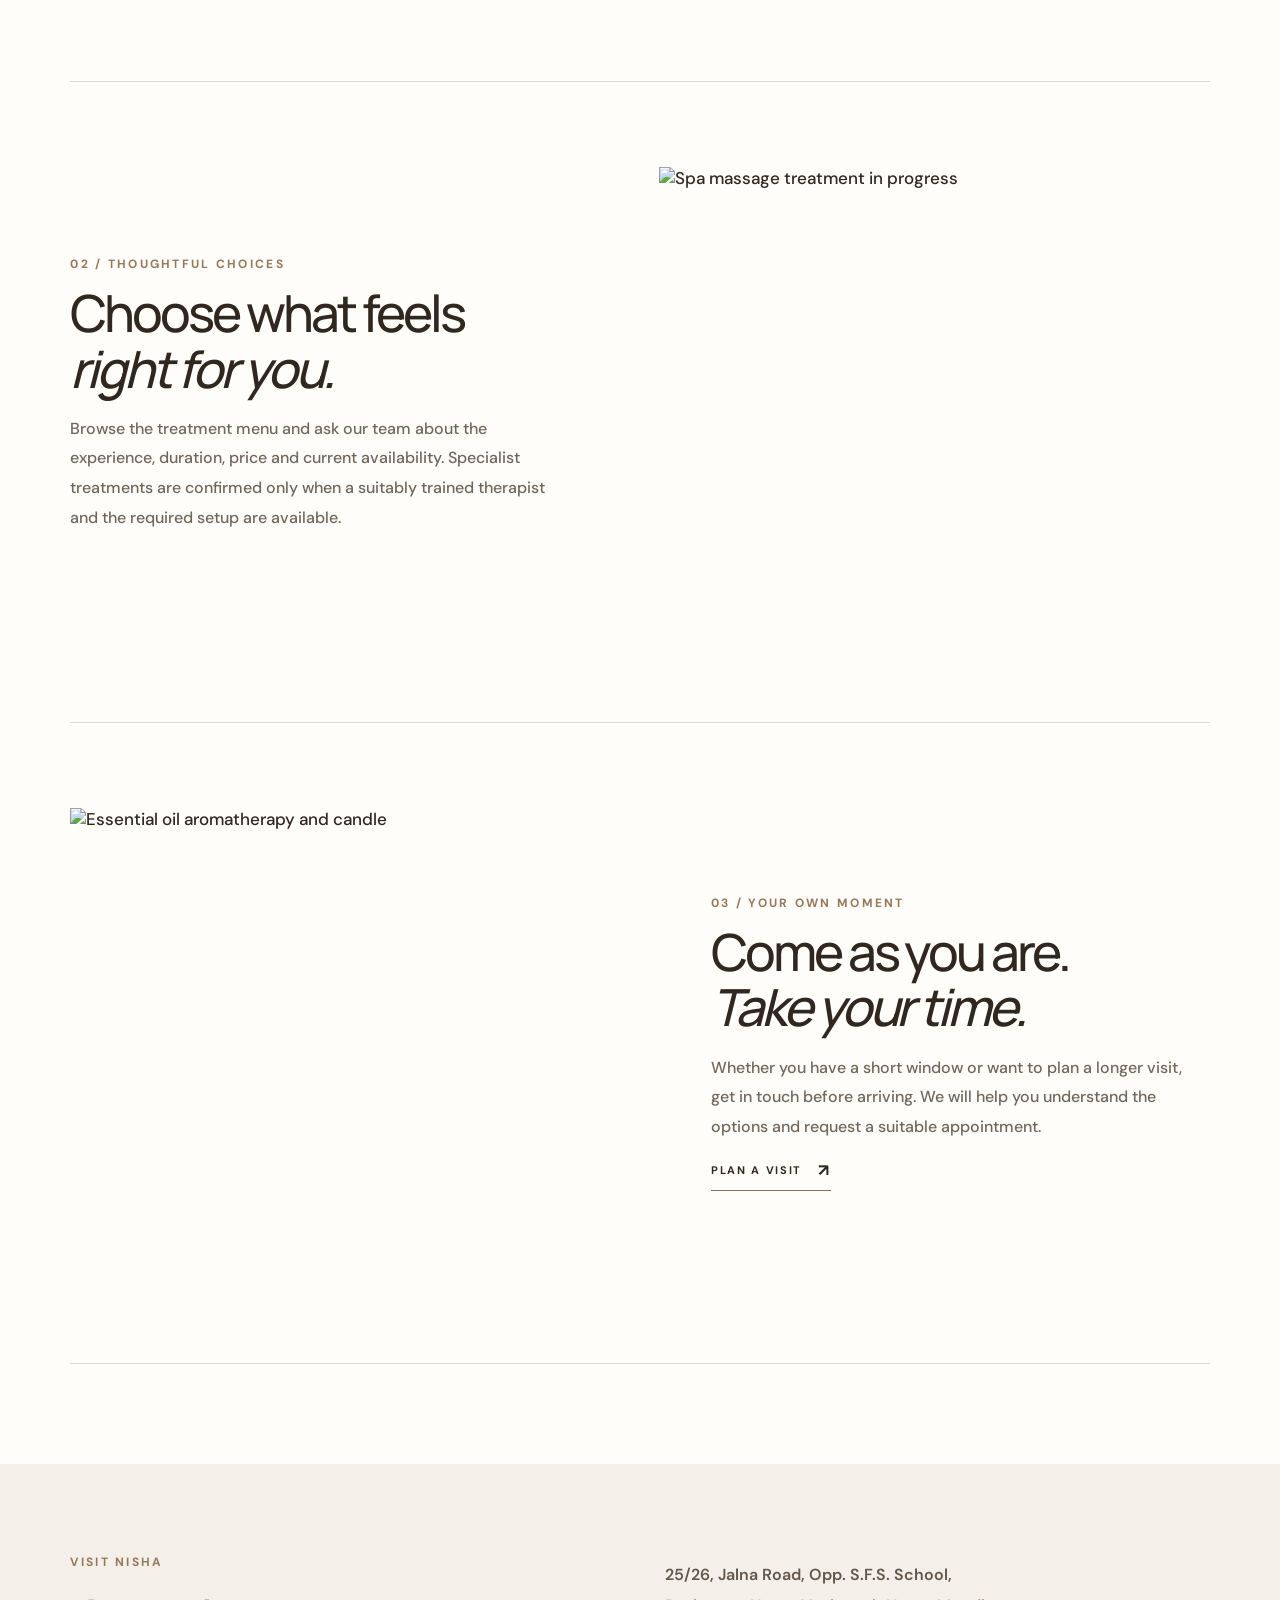
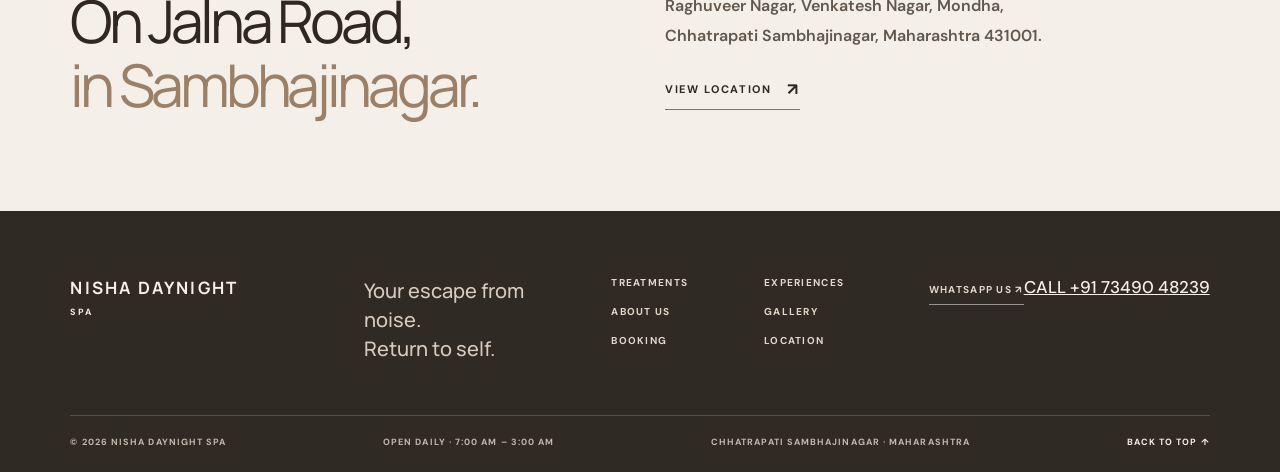
==== commit 035e8487: "Add verified phone link, opening hours and year to about.html" ====
--- a/about.html
+++ b/about.html
@@ -11,4 +11,4 @@
 <div class="image-feature"><div class="image-feature-photo"><img src="https://images.pexels.com/photos/7795827/pexels-photo-7795827.jpeg?auto=compress&cs=tinysrgb&w=1600" alt="Essential oil aromatherapy and candle" loading="lazy"></div><div class="image-feature-copy"><div class="section-kicker">03 / YOUR OWN MOMENT</div><h2>Come as you are.<br><em>Take your time.</em></h2><p>Whether you have a short window or want to plan a longer visit, get in touch before arriving. We will help you understand the options and request a suitable appointment.</p><a class="text-link" href="/booking.html">PLAN A VISIT <span>↗</span></a></div></div>
 </section>
 <section class="home-contact-strip section-wrap"><div><div class="section-kicker">VISIT NISHA</div><h2>On Jalna Road,<br><em>in Sambhajinagar.</em></h2></div><div class="home-address"><p>25/26, Jalna Road, Opp. S.F.S. School,<br>Raghuveer Nagar, Venkatesh Nagar, Mondha,<br>Chhatrapati Sambhajinagar, Maharashtra 431001.</p><a class="text-link" href="/location.html">VIEW LOCATION <span>↗</span></a></div></section>
-<footer class="site-footer"><div class="footer-top"><a class="footer-wordmark" href="/index.html">NISHA DAYNIGHT <span>SPA</span></a><p>Your escape from noise.<br>Return to self.</p><div class="footer-links"><a href="/treatments.html">TREATMENTS</a><a href="/experiences.html">EXPERIENCES</a><a href="/about.html">ABOUT US</a><a href="/gallery.html">GALLERY</a><a href="/booking.html">BOOKING</a><a href="/location.html">LOCATION</a></div><a class="footer-book" href="https://wa.me/917349048239?text=Hello%20Nisha%20Daynight%20Spa%2C%20I%20would%20like%20to%20enquire%20about%20an%20appointment." target="_blank" rel="noopener">WHATSAPP US ↗</a></div><div class="footer-bottom"><span>© <span class="year"></span> NISHA DAYNIGHT SPA</span><span>CHHATRAPATI SAMBHAJINAGAR · MAHARASHTRA</span><a href="#top">BACK TO TOP ↑</a></div></footer></main><script src="/script.js"></script></body></html>+<footer class="site-footer"><div class="footer-top"><a class="footer-wordmark" href="/index.html">NISHA DAYNIGHT <span>SPA</span></a><p>Your escape from noise.<br>Return to self.</p><div class="footer-links"><a href="/treatments.html">TREATMENTS</a><a href="/experiences.html">EXPERIENCES</a><a href="/about.html">ABOUT US</a><a href="/gallery.html">GALLERY</a><a href="/booking.html">BOOKING</a><a href="/location.html">LOCATION</a></div><div class="footer-contact-links"><a class="footer-book" href="https://wa.me/917349048239?text=Hello%20Nisha%20Daynight%20Spa%2C%20I%20would%20like%20to%20enquire%20about%20an%20appointment." target="_blank" rel="noopener">WHATSAPP US ↗</a><a class="footer-phone" href="tel:+917349048239" itemprop="telephone">CALL +91 73490 48239</a></div></div><div class="footer-bottom"><span>© <span class="year">2026</span> NISHA DAYNIGHT SPA</span><span>OPEN DAILY · 7:00 AM – 3:00 AM</span><span>CHHATRAPATI SAMBHAJINAGAR · MAHARASHTRA</span><a href="#top">BACK TO TOP ↑</a></div></footer></main><script src="/script.js"></script></body></html>
--- a/styles.css
+++ b/styles.css
@@ -269,3 +269,283 @@
  .gallery-grid{grid-template-columns:1fr}.gallery-grid figure:first-child{grid-column:auto}
 }
 @media(prefers-reduced-motion:reduce){*,*:before,*:after{scroll-behavior:auto!important;animation-duration:.01ms!important;transition-duration:.01ms!important}}
+
+/* Page-specific refinements */
+.package-price{margin-top:19px;color:#6d5744;font-size:25px;font-weight:700;letter-spacing:-.03em}
+.package-price small{display:block;margin-top:5px;color:#948374;font-size:9px;font-weight:700;letter-spacing:.14em}
+.package-grid .photo-card{display:flex;flex-direction:column}
+.package-grid .photo-card-body{display:flex;flex-direction:column;flex:1}
+.package-grid .photo-card .card-link{width:max-content}
+.page-intro .section-kicker{margin-bottom:0}
+.inner-hero .breadcrumb a{color:#fff;text-decoration:none}
+.booking-form .dark-button{border:1px solid #302820}
+.booking-form .dark-button:hover{background:transparent;color:#302820}
+@media(max-width:760px){
+  .package-price{font-size:23px}
+}
+
+
+/* Premium readability and interactive hero callouts */
+body{font-size:17px;font-weight:500}
+p{font-size:inherit}
+.section-heading>p,.welcome-copy>p,.experience-band-copy>p,.home-booking-cta>p,
+.page-intro p,.photo-card p,.menu-section>p,.service-item p,.image-feature-copy p,
+.booking-copy p,.visit-copy p,.faq-list details p,.form-note{font-size:16px;font-weight:500;line-height:1.85}
+.section-kicker{font-size:12px;font-weight:700;letter-spacing:.19em}
+.desktop-nav a,.footer-links a,.footer-book,.text-link,.light-button,.dark-button{font-weight:700}
+.reserve-link{
+  color:#2f241a;
+  background:linear-gradient(135deg,#ead5b2 0%,#c9a477 100%);
+  border:1px solid rgba(255,244,225,.95);
+  box-shadow:0 9px 28px rgba(35,24,14,.2);
+  border-radius:3px;
+  font-size:11px;
+  font-weight:800;
+  letter-spacing:.12em;
+  transition:transform .22s ease,box-shadow .22s ease,filter .22s ease;
+}
+.reserve-link:hover{
+  color:#24190f;
+  background:linear-gradient(135deg,#f5e4c8 0%,#d7b487 100%);
+  transform:translateY(-3px);
+  box-shadow:0 14px 34px rgba(35,24,14,.3);
+  filter:saturate(1.08);
+}
+.reserve-link:active{transform:translateY(-1px) scale(.98)}
+.reserve-arrow{font-weight:800}
+.hero-tagline{
+  padding:16px 19px 15px;
+  border-left:3px solid #dfbd8c;
+  background:linear-gradient(100deg,rgba(31,24,18,.55),rgba(31,24,18,.12));
+  backdrop-filter:blur(5px);
+  border-radius:0 8px 8px 0;
+  box-shadow:0 10px 28px rgba(25,18,12,.12);
+}
+.hero-tagline p{font-size:clamp(21px,2vw,29px);font-weight:700;line-height:1.2;text-shadow:0 2px 14px rgba(0,0,0,.55)}
+.hero-tagline .tagline-primary{color:#fffdf9}
+.hero-tagline .tagline-accent{color:#f1d2a5}
+.contact-line{
+  margin-top:16px;
+  padding:9px 12px;
+  border:1px solid rgba(244,222,191,.68);
+  border-radius:3px;
+  background:rgba(34,26,18,.2);
+  color:#fff8ed;
+  font-size:10px;
+  font-weight:800;
+  letter-spacing:.1em;
+  transition:all .2s ease;
+}
+.contact-line:hover{background:#e6c395;color:#2f241a;transform:translateY(-2px)}
+.hero-loc{gap:10px}
+.hero-address-panel{
+  display:flex;
+  flex-direction:column;
+  align-items:flex-end;
+  gap:5px;
+  padding:13px 16px;
+  border:1px solid rgba(241,215,180,.55);
+  border-right:3px solid #d7b17e;
+  border-radius:5px;
+  background:rgba(34,27,21,.52);
+  backdrop-filter:blur(6px);
+  color:#fff9ef;
+  box-shadow:0 10px 26px rgba(20,14,9,.16);
+}
+.hero-address-panel span:first-child{color:#f3d4a8}
+.hero-loc a{
+  display:inline-flex;
+  align-items:center;
+  gap:9px;
+  padding:10px 14px;
+  border:1px solid rgba(240,211,173,.9);
+  border-radius:3px;
+  background:rgba(213,173,122,.94);
+  color:#2d2117;
+  font-size:10px;
+  font-weight:800;
+  letter-spacing:.14em;
+  text-decoration:none;
+  box-shadow:0 8px 22px rgba(26,18,12,.17);
+  transition:all .2s ease;
+}
+.hero-loc a:hover{background:#f2ddbd;transform:translateY(-3px);box-shadow:0 13px 27px rgba(26,18,12,.24)}
+.hero-loc a:active{transform:scale(.98)}
+.hero-tagline,.hero-address-panel{animation:hero-callout-in .7s .18s both}
+@keyframes hero-callout-in{from{opacity:0;transform:translateY(9px)}to{opacity:1;transform:translateY(0)}}
+
+/* Floating quick contact actions - available on every page */
+.floating-contact{
+  position:fixed;
+  z-index:100;
+  right:22px;
+  bottom:22px;
+  display:flex;
+  flex-direction:column;
+  align-items:flex-end;
+  gap:11px;
+}
+.floating-contact a{
+  min-width:156px;
+  display:flex;
+  align-items:center;
+  justify-content:flex-start;
+  gap:11px;
+  padding:12px 17px 12px 13px;
+  border:1px solid rgba(255,255,255,.75);
+  border-radius:999px;
+  color:#fff;
+  font-size:13px;
+  font-weight:800;
+  letter-spacing:.015em;
+  text-decoration:none;
+  box-shadow:0 7px 24px rgba(29,22,16,.24);
+  transition:transform .2s ease,box-shadow .2s ease,filter .2s ease;
+}
+.floating-contact a:hover{transform:translateY(-3px) scale(1.025);box-shadow:0 12px 28px rgba(29,22,16,.3);filter:brightness(1.07)}
+.floating-contact a:active{transform:scale(.97)}
+.floating-contact .float-whatsapp{background:linear-gradient(135deg,#20c975,#079b56)}
+.floating-contact .float-call{background:linear-gradient(135deg,#b88c5e,#79543a)}
+.floating-contact svg{width:22px;height:22px;flex:0 0 22px;fill:currentColor}
+.floating-contact .float-label{white-space:nowrap}
+.floating-contact a:focus-visible,.reserve-link:focus-visible,.hero-loc a:focus-visible{outline:3px solid #f5d6a9;outline-offset:4px}
+
+/* Make text-heavy menu and content sections easier to read */
+.service-item h3{font-size:19px;font-weight:700}
+.service-item p{font-size:15px;font-weight:500}
+.service-price{font-size:16px;font-weight:800}
+.photo-card h3{font-weight:700}
+.photo-card p{font-size:15px;font-weight:500}
+.feature-card-bottom h3{font-weight:600}
+.faq-list summary{font-weight:700}
+.footer-top>p{font-weight:500}
+
+@media(max-width:760px){
+  body{font-size:16px}
+  .section-heading>p,.welcome-copy>p,.experience-band-copy>p,.home-booking-cta>p,
+  .page-intro p,.photo-card p,.menu-section>p,.service-item p,.image-feature-copy p,
+  .booking-copy p,.visit-copy p,.faq-list details p,.form-note{font-size:15px;line-height:1.8}
+  .section-kicker{font-size:11px}
+  .reserve-link{
+    background:linear-gradient(135deg,#f1d9b5,#c99e6a);
+    font-size:9px;
+    padding:12px 11px;
+    box-shadow:0 7px 20px rgba(25,17,10,.27);
+  }
+  .hero-bottom{gap:12px}
+  .hero-tagline{padding:13px 12px 12px}
+  .hero-tagline p{font-size:clamp(17px,4.4vw,22px);font-weight:700}
+  .contact-line{font-size:8px;padding:8px 9px;letter-spacing:.03em}
+  .hero-address-panel{align-items:flex-end;padding:10px 10px;font-size:9px;letter-spacing:.07em}
+  .hero-loc a{font-size:9px;padding:9px 10px}
+  .floating-contact{right:13px;bottom:16px;gap:9px}
+  .floating-contact a{min-width:0;padding:12px 14px;font-size:12px;gap:8px}
+  .floating-contact svg{width:20px;height:20px;flex-basis:20px}
+  .service-item h3{font-size:18px}
+  .service-item p{font-size:14px}
+  .service-price{font-size:15px}
+}
+@media(max-width:390px){
+  .hero-bottom{grid-template-columns:1fr 1fr}
+  .hero-tagline p{font-size:16px}
+  .hero-address-panel span{font-size:8px}
+  .floating-contact a{padding:11px 12px}
+}
+
+
+/* Homepage hero: restore the original unboxed text layout.
+   Keep the gold Reserve button and all site-wide contact buttons unchanged. */
+.home-hero .hero-tagline{
+  padding:0;
+  border:0;
+  border-radius:0;
+  background:transparent;
+  backdrop-filter:none;
+  box-shadow:none;
+  animation:none;
+}
+.home-hero .hero-tagline p{
+  color:#fffdf9;
+  font-size:clamp(20px,1.9vw,26px);
+  font-weight:500;
+  line-height:1.2;
+  text-shadow:0 2px 12px rgba(0,0,0,.42);
+}
+.home-hero .hero-tagline .tagline-primary,
+.home-hero .hero-tagline .tagline-accent{color:#fffdf9}
+.home-hero .contact-line{
+  margin-top:17px;
+  padding:0;
+  border:0;
+  border-radius:0;
+  background:transparent;
+  color:rgba(255,255,255,.94);
+  font-size:10px;
+  font-weight:700;
+  letter-spacing:.12em;
+  box-shadow:none;
+  text-decoration:none;
+}
+.home-hero .contact-line:hover{
+  background:transparent;
+  color:#fff;
+  transform:none;
+  text-decoration:underline;
+  text-underline-offset:4px;
+}
+.home-hero .hero-address-panel{
+  display:flex;
+  flex-direction:column;
+  align-items:flex-end;
+  gap:6px;
+  padding:0;
+  border:0;
+  border-radius:0;
+  background:transparent;
+  backdrop-filter:none;
+  color:rgba(255,255,255,.96);
+  box-shadow:none;
+  animation:none;
+}
+.home-hero .hero-address-panel span:first-child{color:rgba(255,255,255,.96)}
+.home-hero .hero-loc{
+  align-items:flex-end;
+  gap:10px;
+  color:#fff;
+  font-size:10px;
+  font-weight:700;
+  letter-spacing:.13em;
+  text-shadow:0 2px 12px rgba(0,0,0,.45);
+}
+.home-hero .hero-loc a{
+  display:inline-block;
+  margin-top:3px;
+  padding:0 0 5px;
+  border:0;
+  border-bottom:1px solid rgba(255,255,255,.8);
+  border-radius:0;
+  background:transparent;
+  color:#fff;
+  font-size:10px;
+  font-weight:700;
+  letter-spacing:.15em;
+  box-shadow:none;
+  text-decoration:none;
+}
+.home-hero .hero-loc a:hover{
+  background:transparent;
+  color:#fff;
+  transform:none;
+  box-shadow:none;
+  text-decoration:none;
+  opacity:.78;
+}
+@media(max-width:760px){
+  .home-hero .hero-tagline{padding:0}
+  .home-hero .hero-tagline p{font-size:clamp(17px,4.2vw,21px);font-weight:500}
+  .home-hero .contact-line{font-size:8px;padding:0}
+  .home-hero .hero-address-panel{padding:0;align-items:flex-end}
+  .home-hero .hero-address-panel span{font-size:9px}
+  .home-hero .hero-loc{align-items:flex-end;text-align:right;font-size:9px}
+  .home-hero .hero-loc a{font-size:9px;padding-bottom:4px}
+}
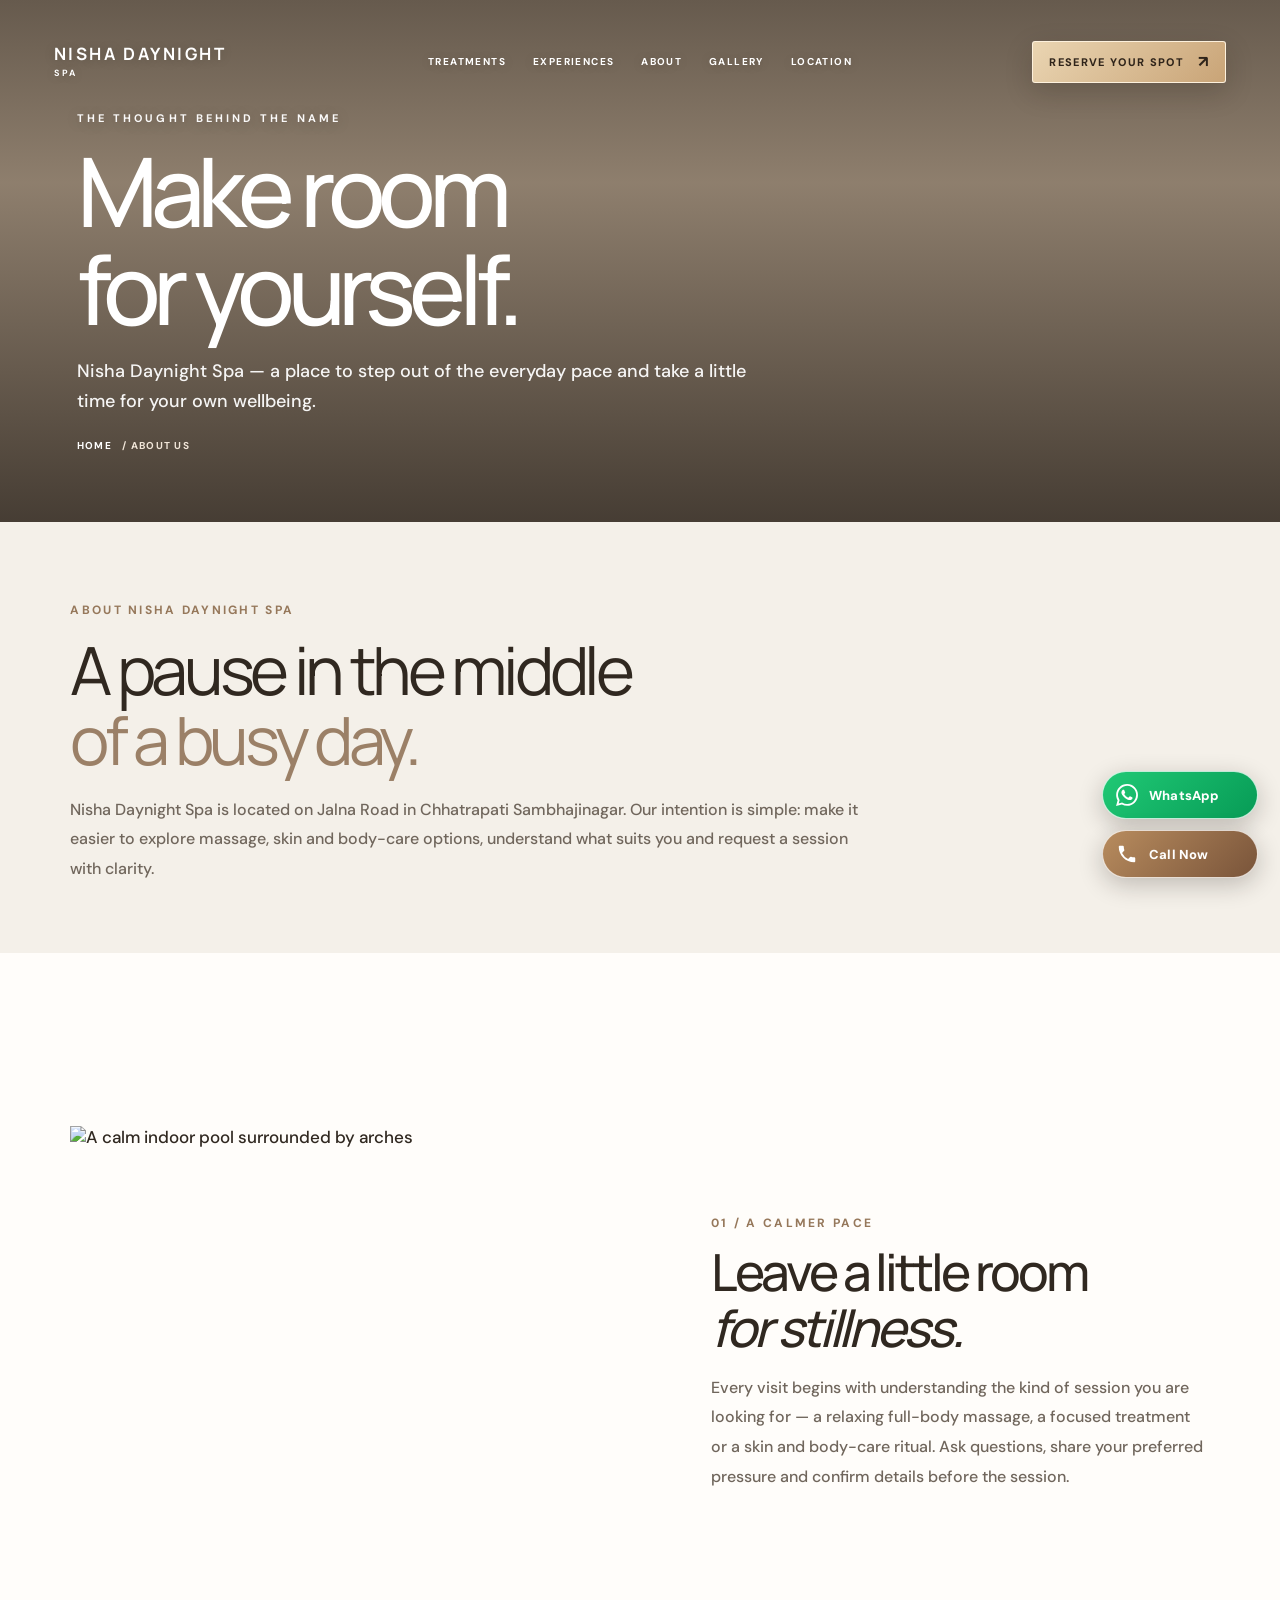
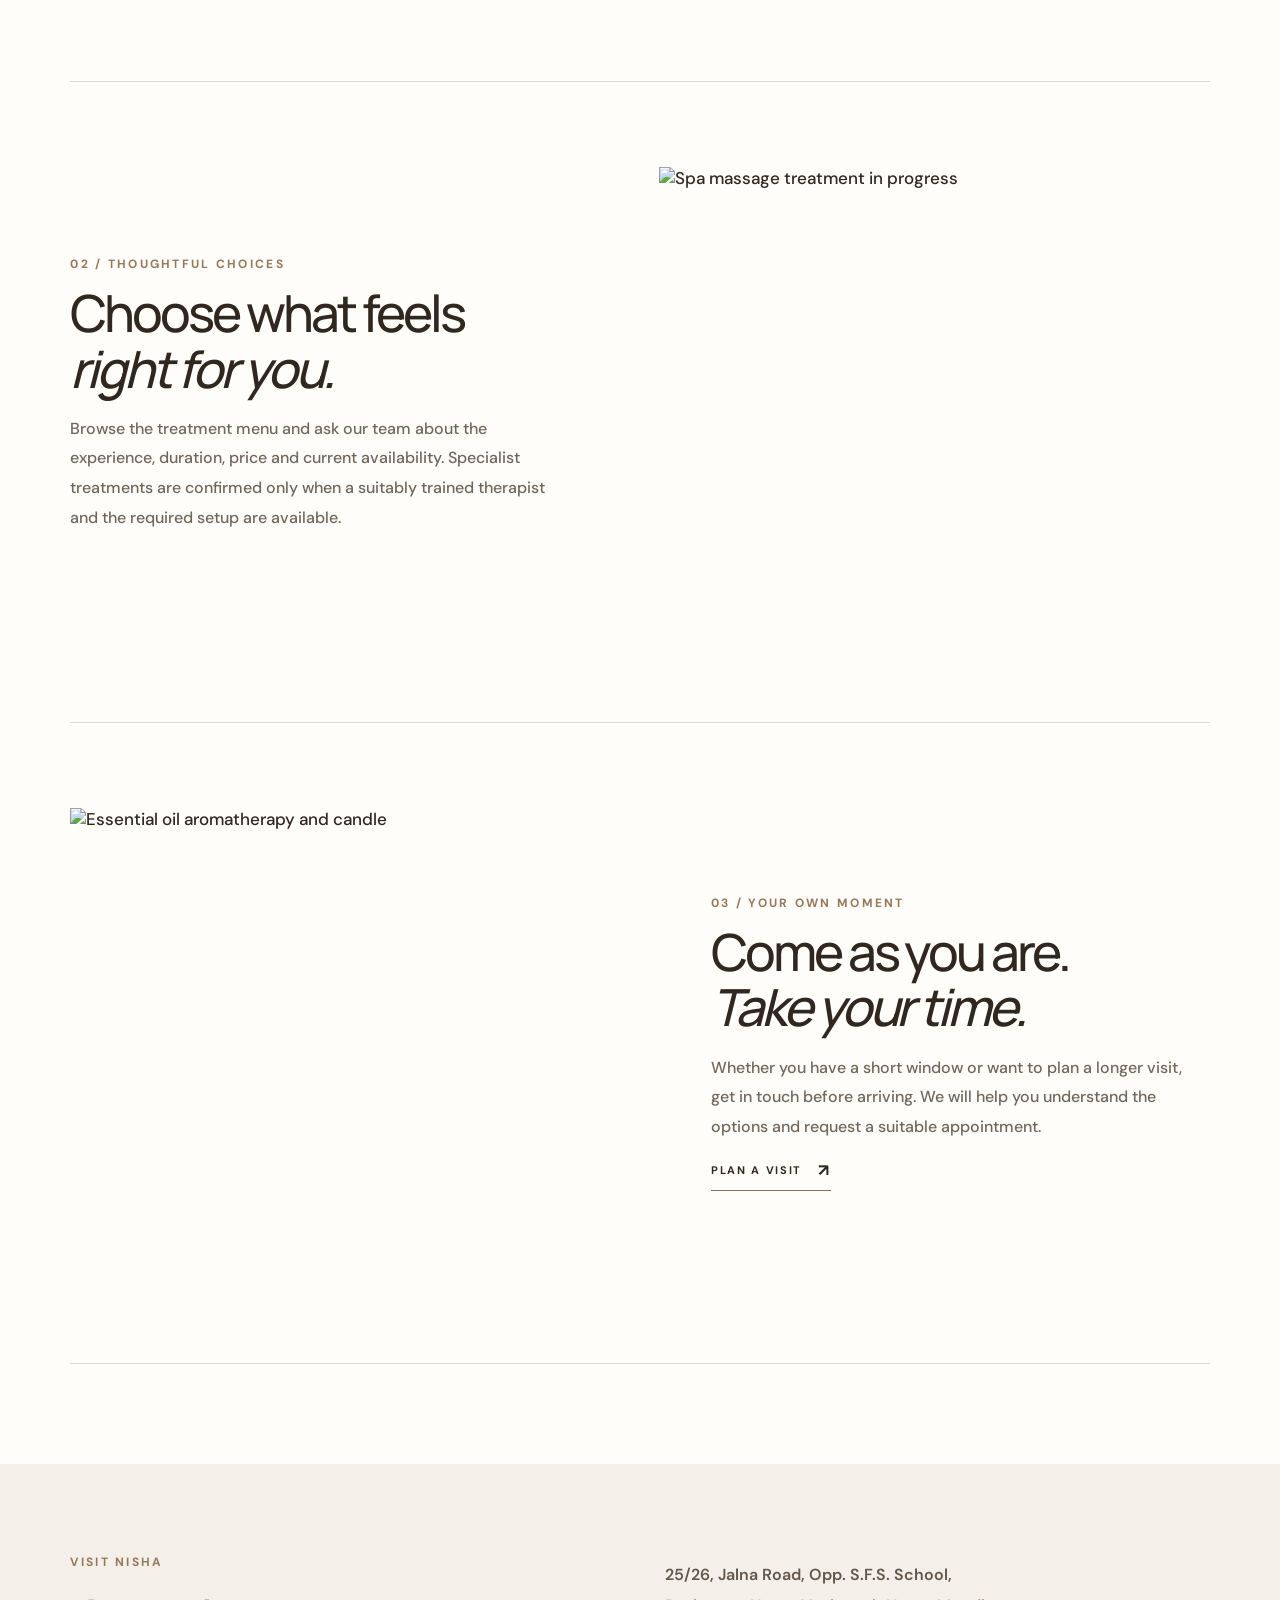
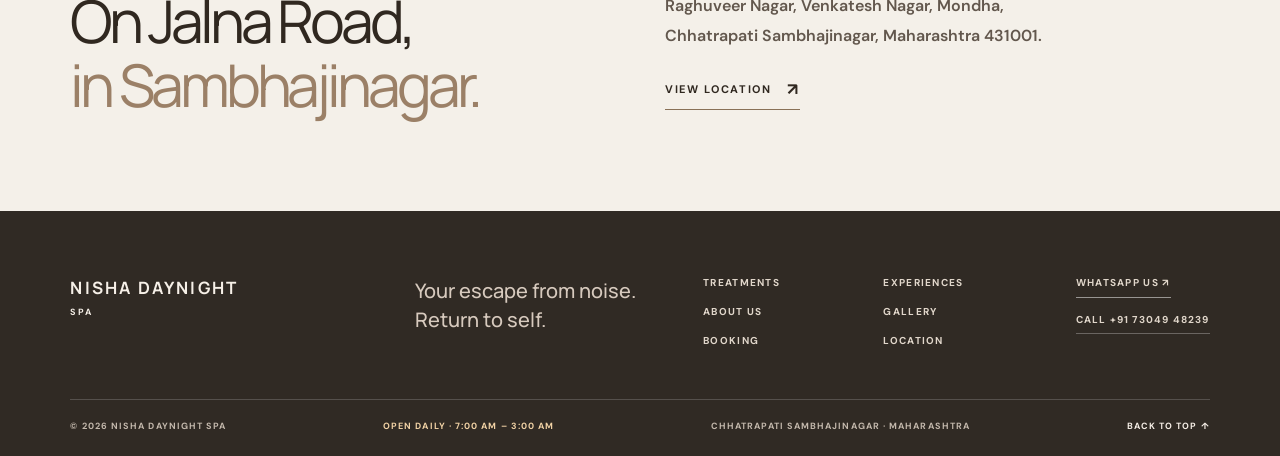
==== commit f1c2e4a5: "Replace business phone number with correct contact number" ====
--- a/about.html
+++ b/about.html
@@ -11,4 +11,4 @@
 <div class="image-feature"><div class="image-feature-photo"><img src="https://images.pexels.com/photos/7795827/pexels-photo-7795827.jpeg?auto=compress&cs=tinysrgb&w=1600" alt="Essential oil aromatherapy and candle" loading="lazy"></div><div class="image-feature-copy"><div class="section-kicker">03 / YOUR OWN MOMENT</div><h2>Come as you are.<br><em>Take your time.</em></h2><p>Whether you have a short window or want to plan a longer visit, get in touch before arriving. We will help you understand the options and request a suitable appointment.</p><a class="text-link" href="/booking.html">PLAN A VISIT <span>↗</span></a></div></div>
 </section>
 <section class="home-contact-strip section-wrap"><div><div class="section-kicker">VISIT NISHA</div><h2>On Jalna Road,<br><em>in Sambhajinagar.</em></h2></div><div class="home-address"><p>25/26, Jalna Road, Opp. S.F.S. School,<br>Raghuveer Nagar, Venkatesh Nagar, Mondha,<br>Chhatrapati Sambhajinagar, Maharashtra 431001.</p><a class="text-link" href="/location.html">VIEW LOCATION <span>↗</span></a></div></section>
-<footer class="site-footer"><div class="footer-top"><a class="footer-wordmark" href="/index.html">NISHA DAYNIGHT <span>SPA</span></a><p>Your escape from noise.<br>Return to self.</p><div class="footer-links"><a href="/treatments.html">TREATMENTS</a><a href="/experiences.html">EXPERIENCES</a><a href="/about.html">ABOUT US</a><a href="/gallery.html">GALLERY</a><a href="/booking.html">BOOKING</a><a href="/location.html">LOCATION</a></div><div class="footer-contact-links"><a class="footer-book" href="https://wa.me/917349048239?text=Hello%20Nisha%20Daynight%20Spa%2C%20I%20would%20like%20to%20enquire%20about%20an%20appointment." target="_blank" rel="noopener">WHATSAPP US ↗</a><a class="footer-phone" href="tel:+917349048239" itemprop="telephone">CALL +91 73490 48239</a></div></div><div class="footer-bottom"><span>© <span class="year">2026</span> NISHA DAYNIGHT SPA</span><span>OPEN DAILY · 7:00 AM – 3:00 AM</span><span>CHHATRAPATI SAMBHAJINAGAR · MAHARASHTRA</span><a href="#top">BACK TO TOP ↑</a></div></footer></main><script src="/script.js"></script></body></html>+<footer class="site-footer"><div class="footer-top"><a class="footer-wordmark" href="/index.html">NISHA DAYNIGHT <span>SPA</span></a><p>Your escape from noise.<br>Return to self.</p><div class="footer-links"><a href="/treatments.html">TREATMENTS</a><a href="/experiences.html">EXPERIENCES</a><a href="/about.html">ABOUT US</a><a href="/gallery.html">GALLERY</a><a href="/booking.html">BOOKING</a><a href="/location.html">LOCATION</a></div><div class="footer-contact-links"><a class="footer-book" href="https://wa.me/917304948239?text=Hello%20Nisha%20Daynight%20Spa%2C%20I%20would%20like%20to%20enquire%20about%20an%20appointment." target="_blank" rel="noopener">WHATSAPP US ↗</a><a class="footer-phone" href="tel:+917304948239" itemprop="telephone">CALL +91 73049 48239</a></div></div><div class="footer-bottom"><span>© <span class="year">2026</span> NISHA DAYNIGHT SPA</span><span>OPEN DAILY · 7:00 AM – 3:00 AM</span><span>CHHATRAPATI SAMBHAJINAGAR · MAHARASHTRA</span><a href="#top">BACK TO TOP ↑</a></div></footer></main><script src="/script.js"></script></body></html>
--- a/styles.css
+++ b/styles.css
@@ -549,3 +549,65 @@
   .home-hero .hero-loc{align-items:flex-end;text-align:right;font-size:9px}
   .home-hero .hero-loc a{font-size:9px;padding-bottom:4px}
 }
+
+
+/* Business hours, semantic call links, and footer contact details */
+.home-hero .hero-hours{
+  display:block;
+  margin-top:10px;
+  color:rgba(255,255,255,.92);
+  font-size:9px;
+  font-weight:700;
+  letter-spacing:.12em;
+  text-shadow:0 2px 10px rgba(0,0,0,.42);
+}
+.footer-contact-links{
+  display:flex;
+  flex-direction:column;
+  align-items:flex-start;
+  gap:15px;
+}
+.footer-phone{
+  color:#e1d7cb;
+  font-size:10px;
+  font-weight:700;
+  letter-spacing:.12em;
+  text-decoration:none;
+  white-space:nowrap;
+  border-bottom:1px solid rgba(255,255,255,.28);
+  padding-bottom:7px;
+  transition:color .2s ease,border-color .2s ease;
+}
+.footer-phone:hover{color:#f1d2a5;border-color:#f1d2a5}
+.footer-bottom span:nth-child(2){color:#f1d2a5}
+.business-hours{
+  margin:28px 0 0;
+  padding:20px 22px;
+  background:#f3eee7;
+  border-left:3px solid #9b8067;
+  color:#71665c;
+  font-size:15px;
+  font-weight:500;
+  line-height:1.8;
+}
+.business-hours strong{
+  color:#8d7156;
+  font-size:11px;
+  font-weight:800;
+  letter-spacing:.16em;
+}
+.business-hours span{
+  display:inline-block;
+  margin-top:5px;
+  color:#302820;
+  font-size:20px;
+  font-weight:700;
+  letter-spacing:-.02em;
+}
+@media(max-width:760px){
+ .home-hero .hero-hours{font-size:8px;letter-spacing:.06em}
+ .footer-contact-links{gap:12px}
+ .footer-phone{font-size:9px}
+ .business-hours{margin-top:22px;padding:17px 18px;font-size:14px}
+ .business-hours span{font-size:19px}
+}
